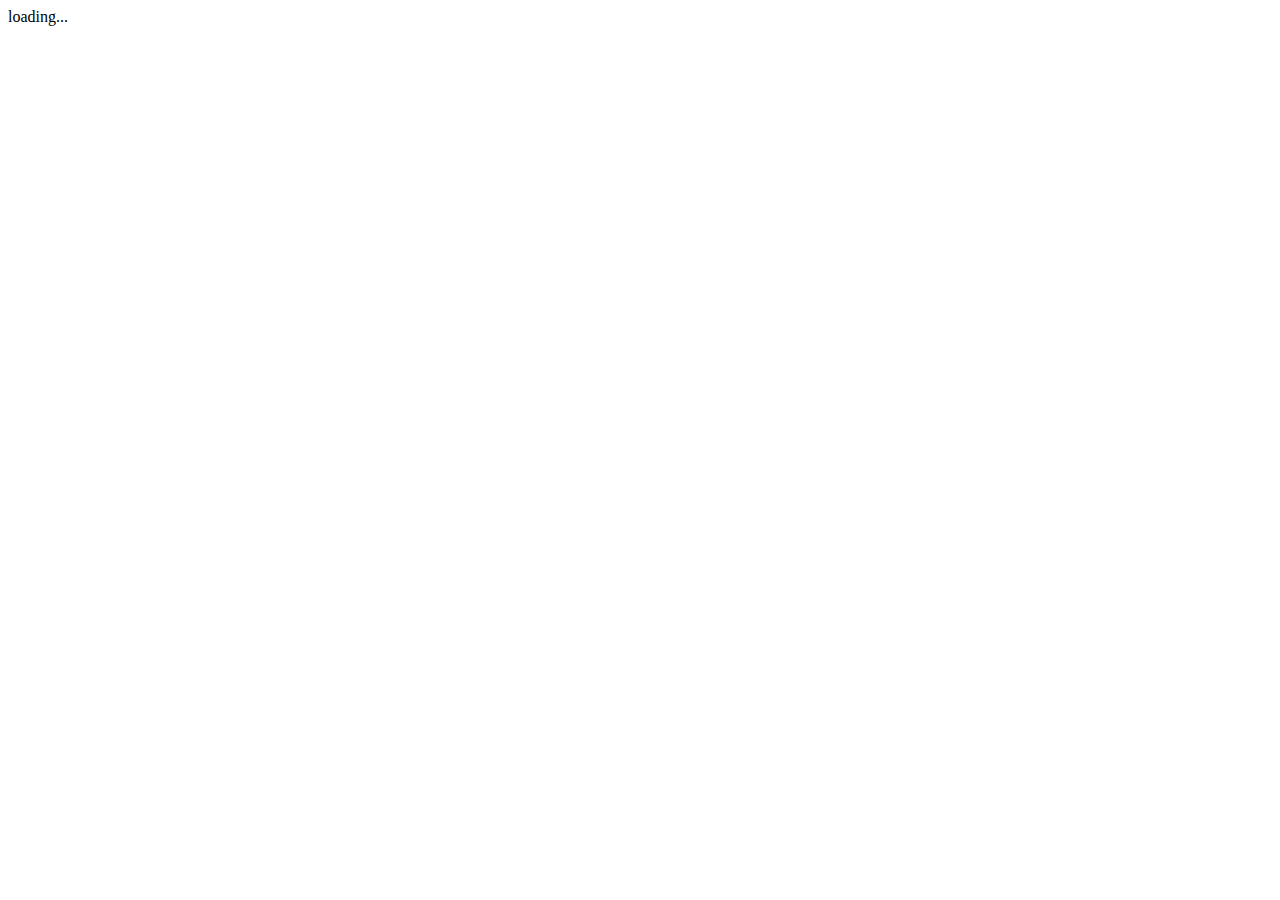
==== test.html @ b0bb662b "init" ====
<!DOCTYPE html>
<html lang="en">
  <head>
	<!--Scripts-->
    <script type="text/javascript" src="scripts/jquery-2.1.4.min.js"></script> <!-- jQuery -->
    <script type="text/javascript" src="scripts/prefixfree.min.js"></script>    <!-- prefixFree from -->
    <script type="text/javascript" src="scripts/preload.js"></script>
    
  </head>

  <body>
  
	<div class="loadingContent">loading...</div>
	<div class="loadedContent">loaded!</div>
    
    <script type="text/javascript">
      
	  
		$(".contentToPreload").preload({loadingClass: 'loadingContent', loadedClass: 'loadedContent'})

    </script>

  </body>
</html>
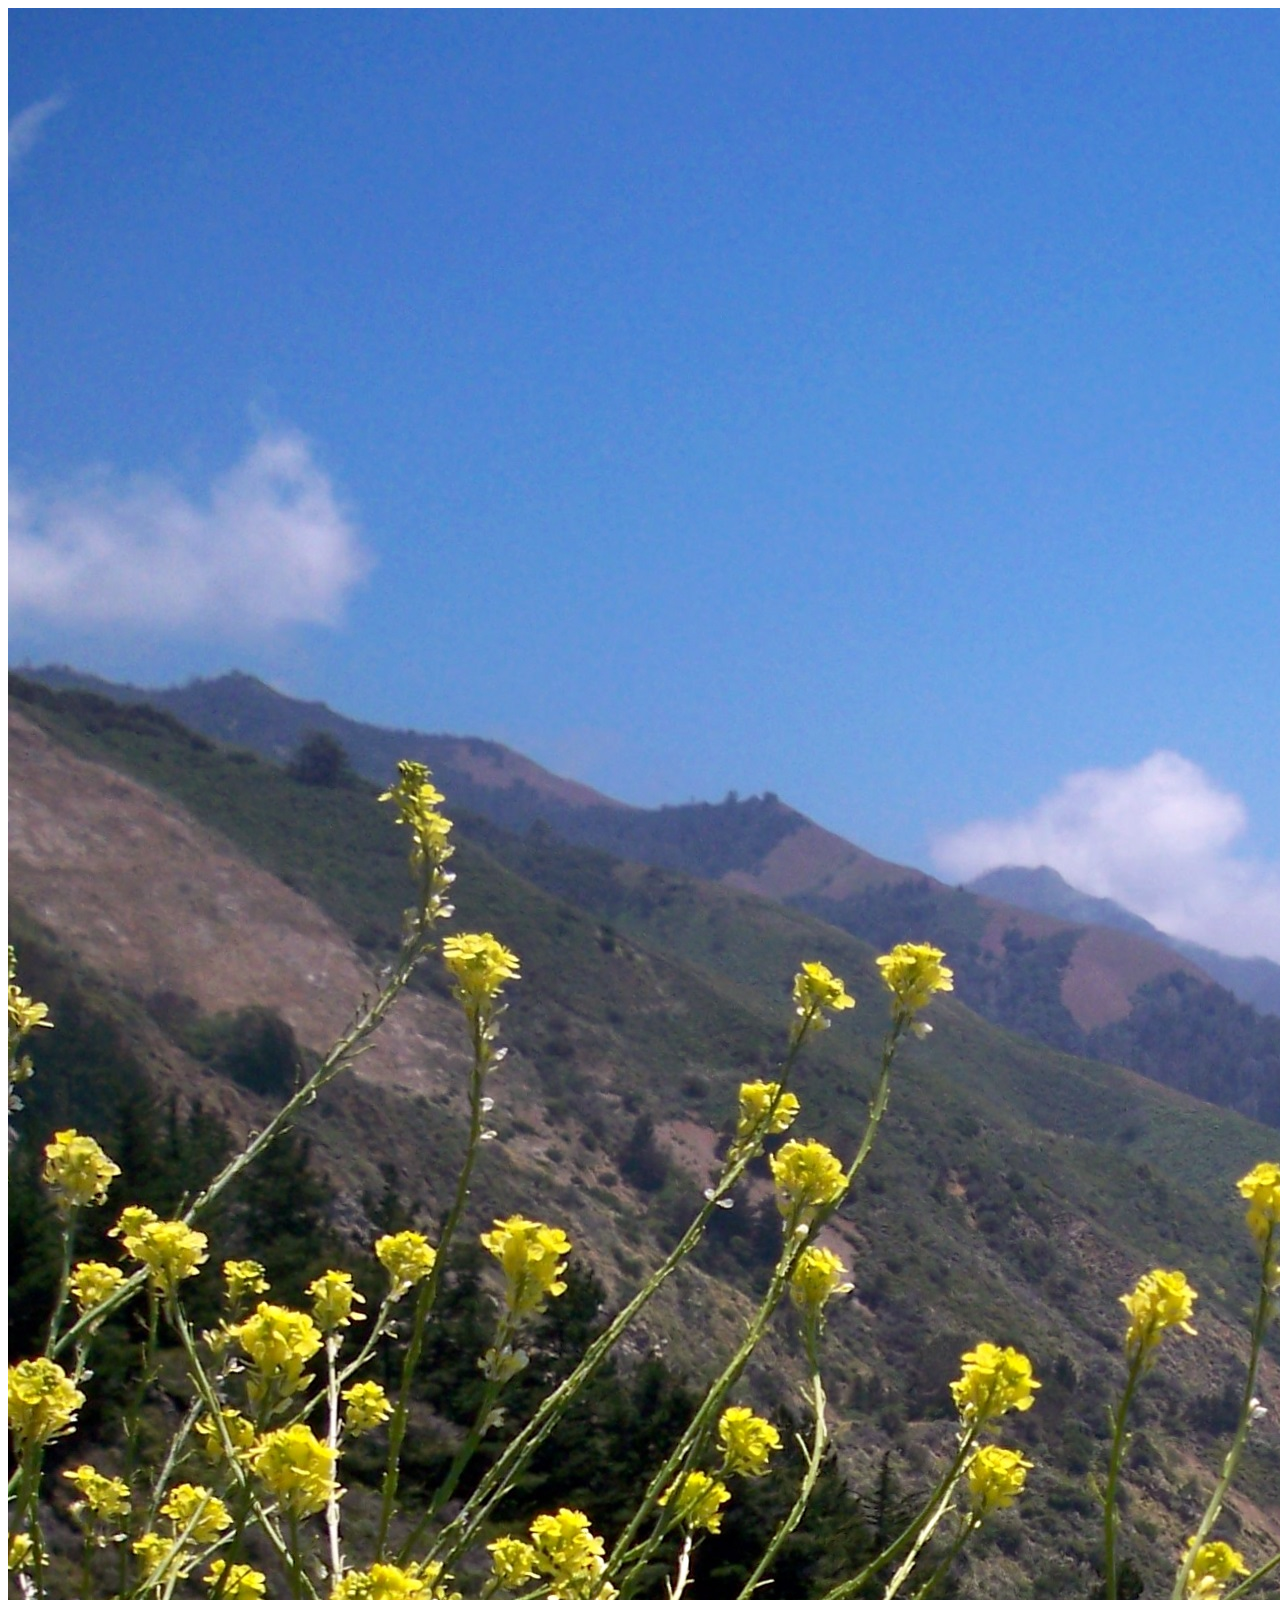
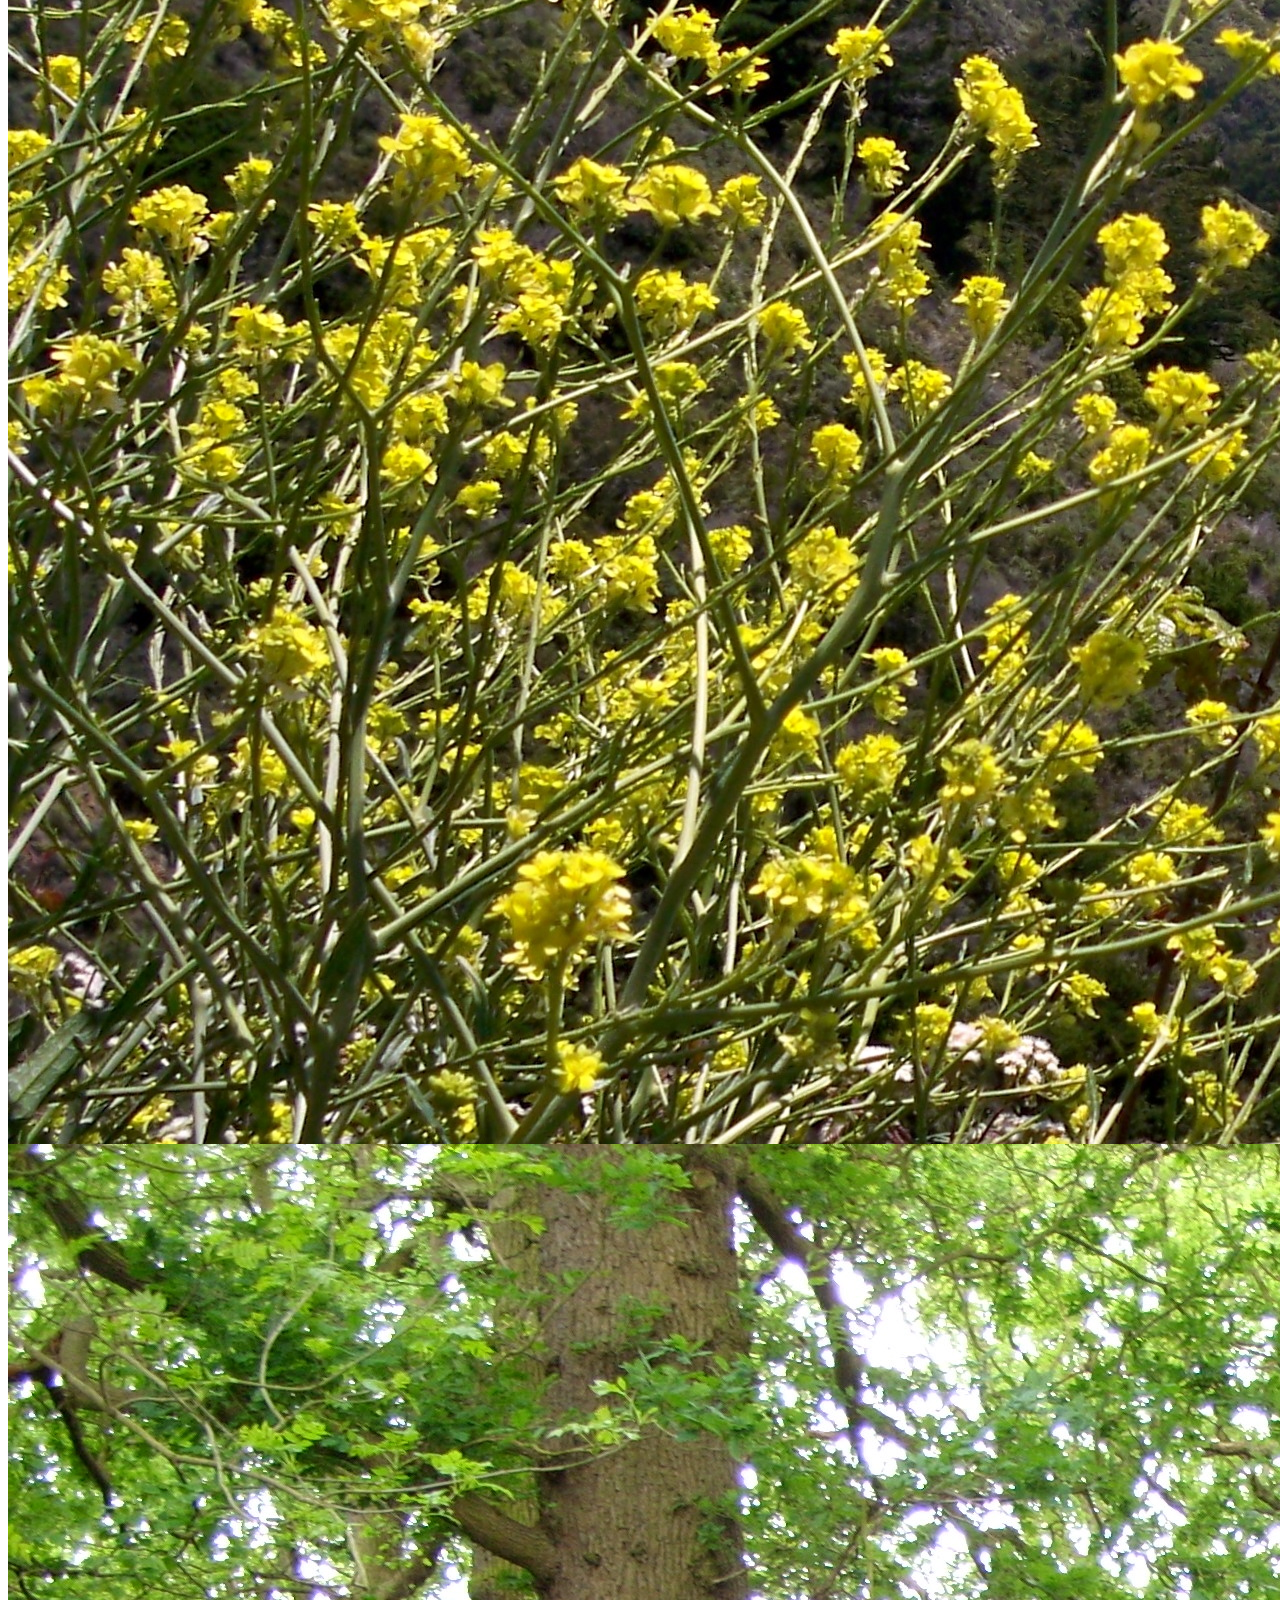
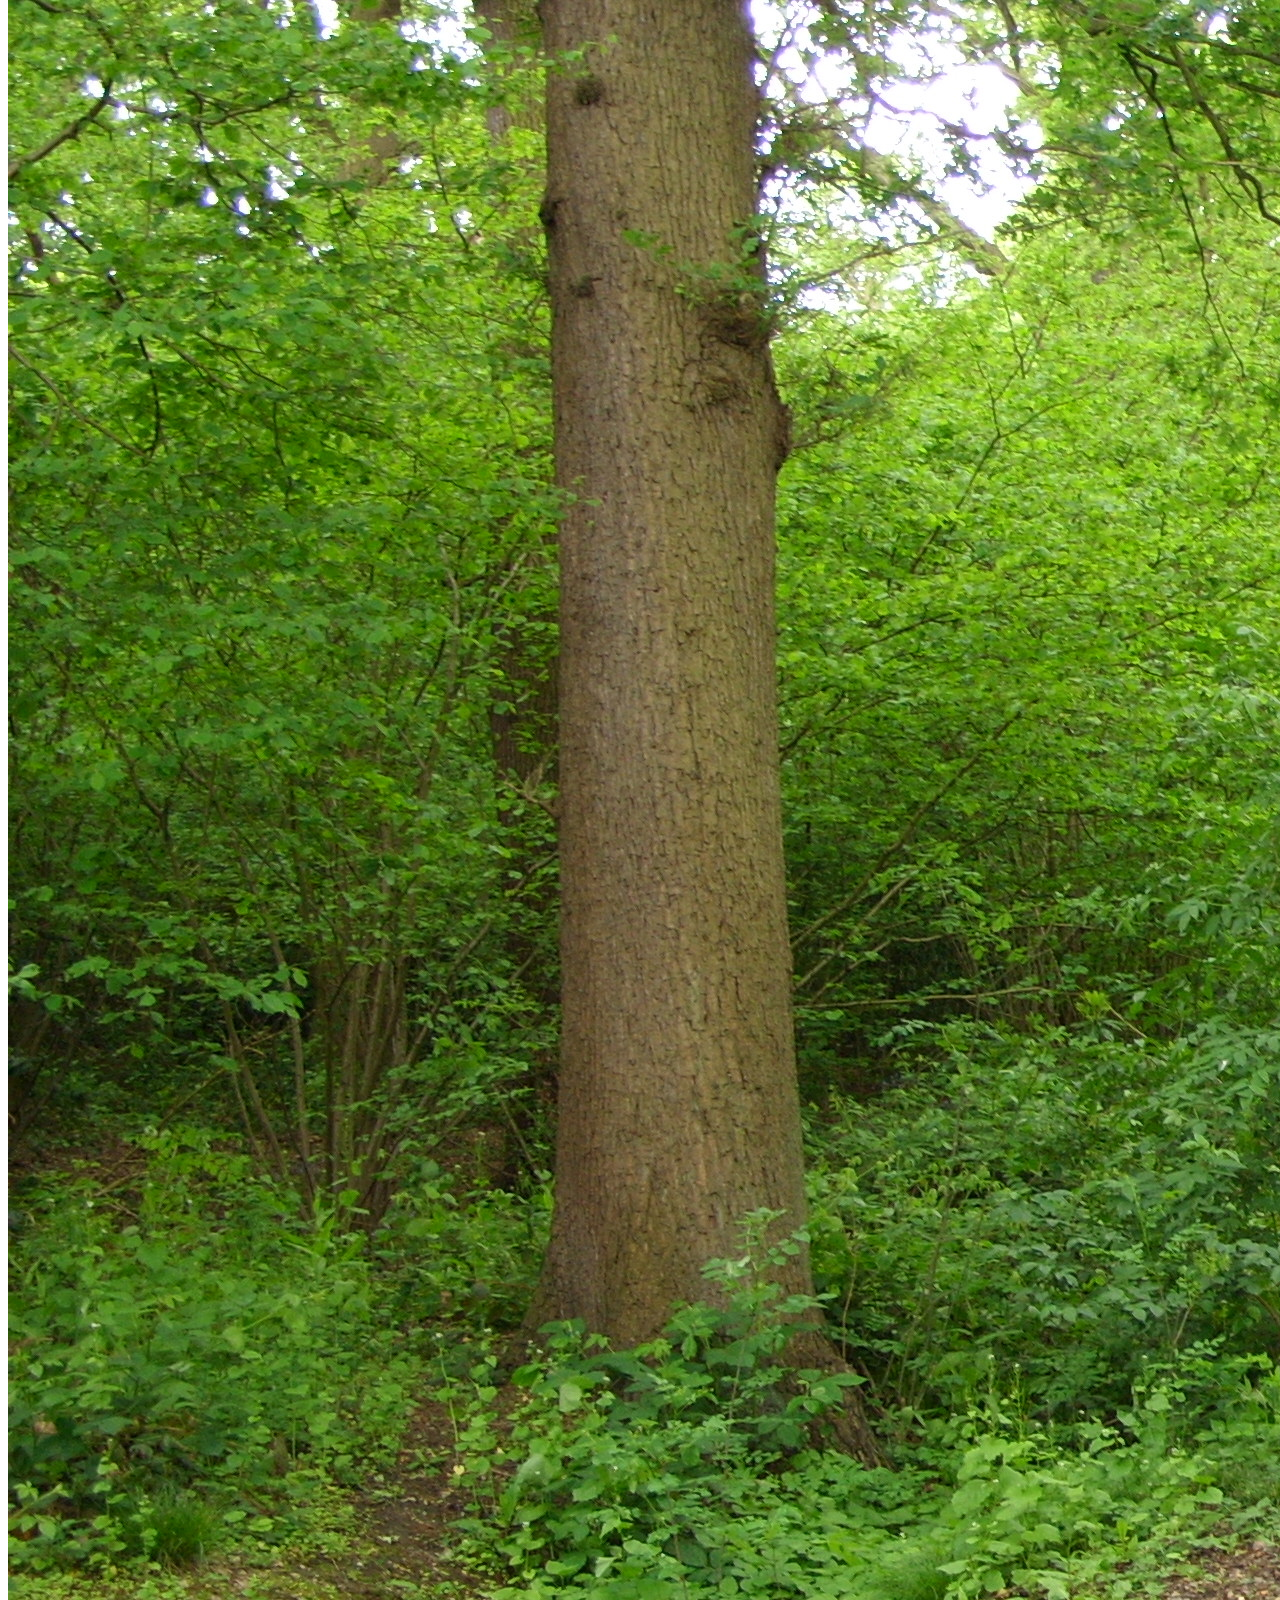
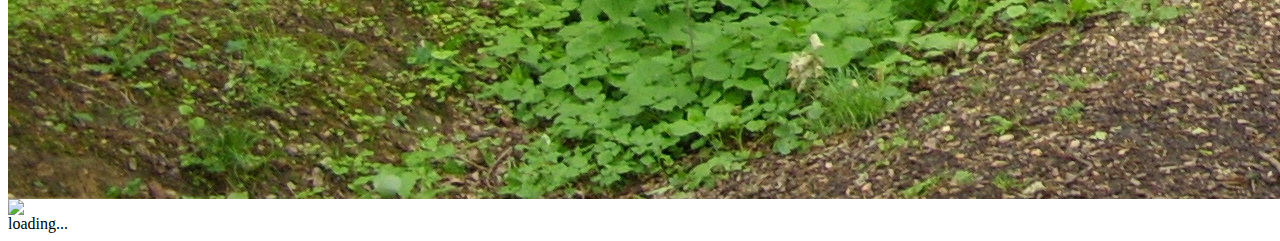
==== commit abe5714b: "basic attempt 1" ====
--- a/test.html
+++ b/test.html
@@ -10,13 +10,18 @@
 
   <body>
   
+	
+	<img src="images/pic1.jpg" class="toLoad">
+	<img src="images/pic2.jpg" class="toLoad">
+	<img src="images/pic3.jpg" class="toLoad">
+	
 	<div class="loadingContent">loading...</div>
 	<div class="loadedContent">loaded!</div>
     
     <script type="text/javascript">
       
 	  
-		$(".contentToPreload").preload({loadingClass: 'loadingContent', loadedClass: 'loadedContent'})
+			$(".toLoad").preload({loadingClass: 'loadingContent', loadedClass: 'loadedContent'});
 
     </script>
 
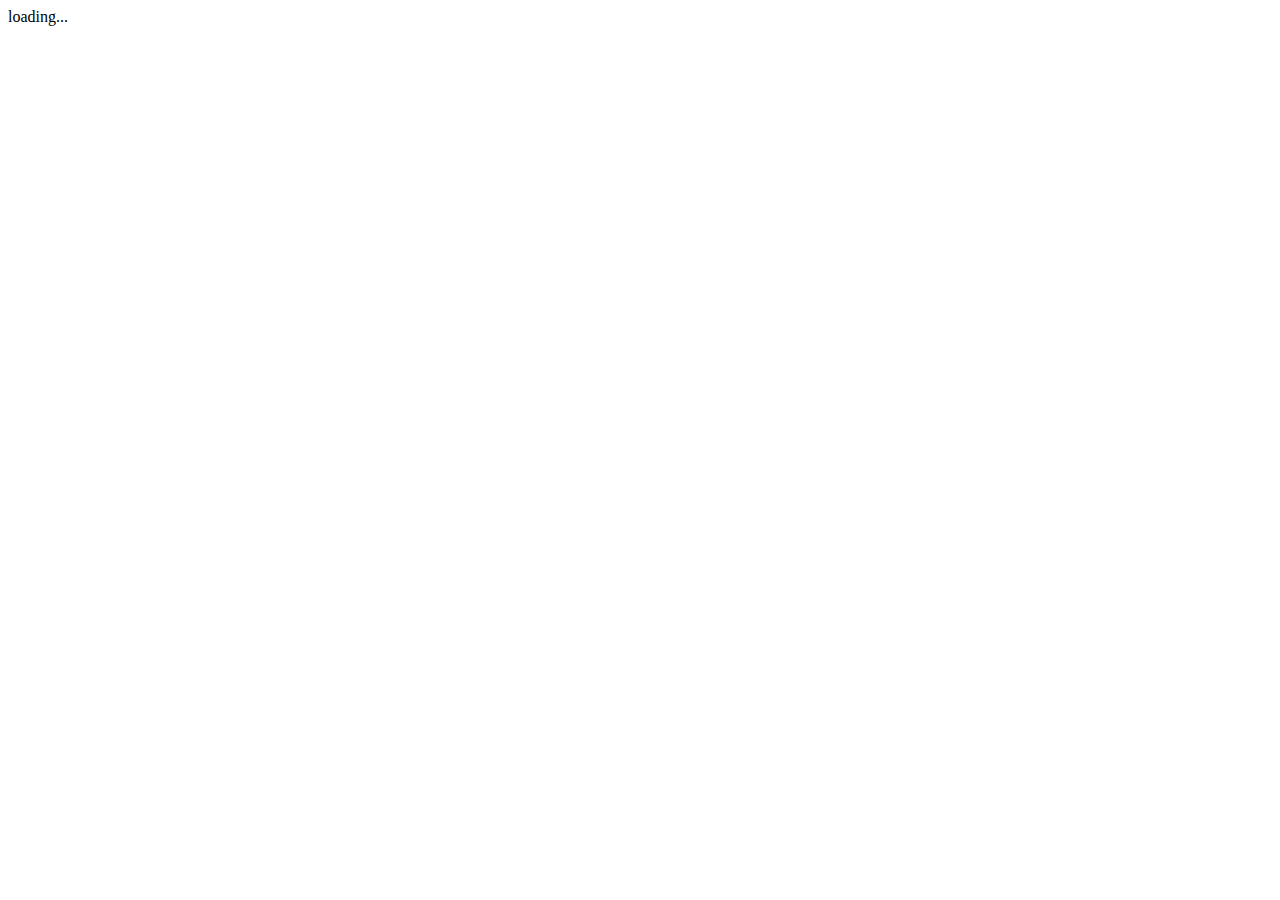
==== commit 9c7a04c6: "basic working" ====
--- a/test.html
+++ b/test.html
@@ -2,28 +2,30 @@
 <html lang="en">
   <head>
 	<!--Scripts-->
-    <script type="text/javascript" src="scripts/jquery-2.1.4.min.js"></script> <!-- jQuery -->
+    <script type="text/javascript" src="scripts/jquery-2.1.4.min.js"></script> 	<!-- jQuery -->
     <script type="text/javascript" src="scripts/prefixfree.min.js"></script>    <!-- prefixFree from -->
     <script type="text/javascript" src="scripts/preload.js"></script>
-    
+		<style>
+			.loadingContent
+			{
+				display:none;
+			}
+		</style>
   </head>
 
   <body>
   
 	
-	<img src="images/pic1.jpg" class="toLoad">
-	<img src="images/pic2.jpg" class="toLoad">
-	<img src="images/pic3.jpg" class="toLoad">
+	<img src="images/pic1.jpg" class="toLoad loadedContent">
+	<img src="images/pic2.jpg" class="toLoad loadedContent">
+	<img src="images/pic3.jpg" class="toLoad loadedContent">
 	
 	<div class="loadingContent">loading...</div>
 	<div class="loadedContent">loaded!</div>
     
-    <script type="text/javascript">
-      
-	  
-			$(".toLoad").preload({loadingClass: 'loadingContent', loadedClass: 'loadedContent'});
-
-    </script>
+   <script type="text/javascript">
+		 $(".toLoad").preload({loadingClass: 'loadingContent', loadedClass: 'loadedContent'});
+	 </script>
 
   </body>
 </html>
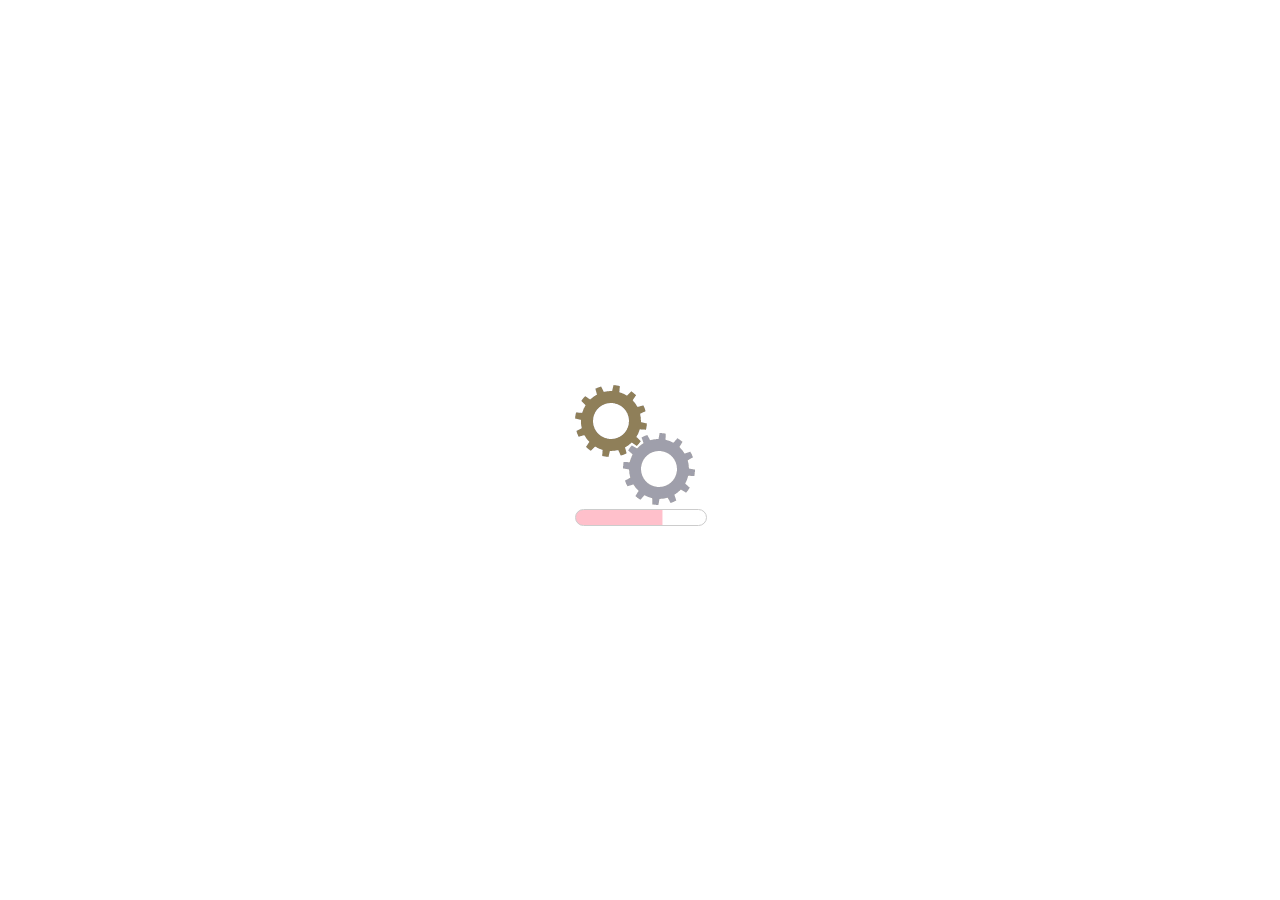
==== commit edd73a17: "Nicer loading example with simple progress bar" ====
--- a/test.html
+++ b/test.html
@@ -6,26 +6,76 @@
     <script type="text/javascript" src="scripts/prefixfree.min.js"></script>    <!-- prefixFree from -->
     <script type="text/javascript" src="scripts/preload.js"></script>
 		<style>
-			.loadingContent
+			.toLoad
 			{
 				display:none;
+			}
+			.loadingCentre
+			{
+				position:absolute;
+				height:130px;
+				width:130px;
+				left:50%;
+				top:50%;
+				margin-left:-65px;
+				margin-top:-65px;
+				background:white;
+			}
+			
+			#loadingBar
+			{
+				width:130px;
+				height:15px;
+				border: 1px solid #ccc;
+				border-radius:20px;				
 			}
 		</style>
   </head>
 
-  <body>
-  
-	
-	<img src="images/pic1.jpg" class="toLoad loadedContent">
-	<img src="images/pic2.jpg" class="toLoad loadedContent">
-	<img src="images/pic3.jpg" class="toLoad loadedContent">
-	
-	<div class="loadingContent">loading...</div>
-	<div class="loadedContent">loaded!</div>
-    
-   <script type="text/javascript">
-		 $(".toLoad").preload({loadingClass: 'loadingContent', loadedClass: 'loadedContent'});
-	 </script>
+  <body>		
+		
+		<!--Some loading stuff-->
+		<div class="loadingContent loadingCentre">
+			<img src="images/gears.gif">			
+			<div id="loadingBar"></div>
+		</div>
+		
+		<!--These are some big pictures -->
+		<img src="images/pic1.jpg" class="toLoad loadedContent">
+		<img src="images/pic2.jpg" class="toLoad loadedContent">
+		<img src="images/pic3.jpg" class="toLoad loadedContent">
+		
+		
+		<div class="loadedContent">loaded!</div>
+		
+		<script type="text/javascript">
+		
+			//An example progress function - just a console log in this case
+			function progress(x, total)
+			{				
+				var p1 = parseInt(100/total*x);
+				var p2 = p1 + 1;
+				console.log(p1 + "," + p2);
+				$("#loadingBar").css("background","linear-gradient(90deg, #FFC0CB " + p1 + "%, #FFF " + p2 + "%)");				
+			}
+			
+			//An example completion function
+			function complete()
+			{
+				//Could put something in here to do after load (this replaces the default action)
+				
+				//This would do the same as the default function if it's wanted as well
+				//$(".loadingContent").fadeOut(200, function(){$(".loadedContent").fadeIn(200);});						
+			}
+			
+			
+			//jQuery call to the module	 
+			$(".toLoad").preload({loadingClass: 'loadingContent',									// Class of elements to show while loading
+														loadedClass: 'loadedContent',										// Class of elements to show once loaded
+														progressFunction: progress											// Optional function to call per element loaded (passing in index,totalCount)
+				//										onComplete: complete														// Optional function to call once all are loaded
+														});		
+		</script>
 
   </body>
 </html>
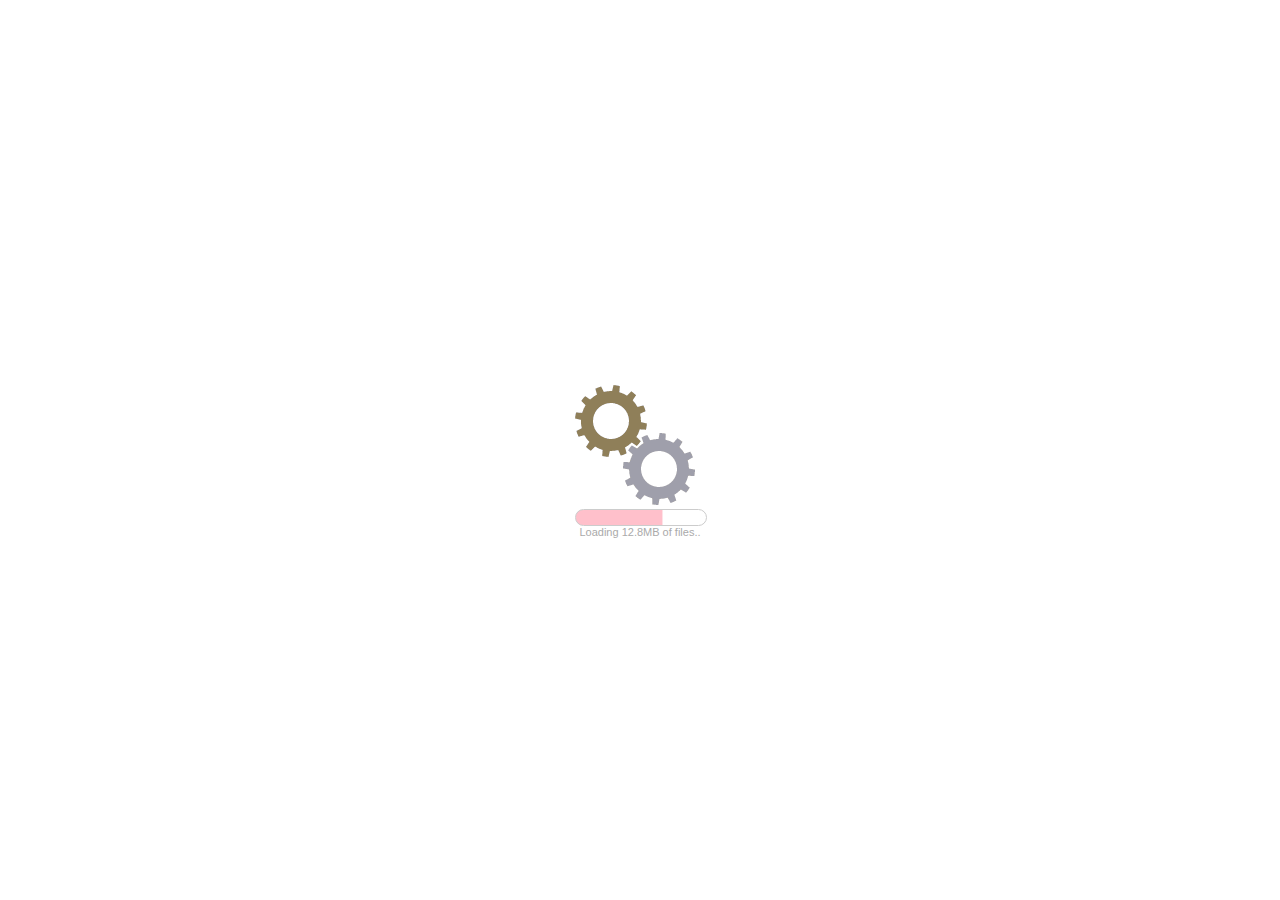
==== commit da1a9aee: "Neatening up" ====
--- a/test.html
+++ b/test.html
@@ -1,7 +1,11 @@
 <!DOCTYPE html>
 <html lang="en">
   <head>
-	<!--Scripts-->
+	
+		<TITLE>Cache example</TITLE>
+		<META HTTP-EQUIV="Pragma" CONTENT="no-cache">
+	
+		<!--Scripts-->
     <script type="text/javascript" src="scripts/jquery-2.1.4.min.js"></script> 	<!-- jQuery -->
     <script type="text/javascript" src="scripts/prefixfree.min.js"></script>    <!-- prefixFree from -->
     <script type="text/javascript" src="scripts/preload.js"></script>
@@ -29,6 +33,18 @@
 				border: 1px solid #ccc;
 				border-radius:20px;				
 			}
+			
+			.loadedContent
+			{
+				height:200px;
+			}
+			#loadingText
+			{
+				text-align:center;
+				color:#AAA;
+				font-size:11px;
+				font-family:arial;
+			}
 		</style>
   </head>
 
@@ -38,6 +54,7 @@
 		<div class="loadingContent loadingCentre">
 			<img src="images/gears.gif">			
 			<div id="loadingBar"></div>
+			<div id="loadingText">Loading 12.8MB of files..</div>
 		</div>
 		
 		<!--These are some big pictures -->
@@ -45,8 +62,6 @@
 		<img src="images/pic2.jpg" class="toLoad loadedContent">
 		<img src="images/pic3.jpg" class="toLoad loadedContent">
 		
-		
-		<div class="loadedContent">loaded!</div>
 		
 		<script type="text/javascript">
 		
